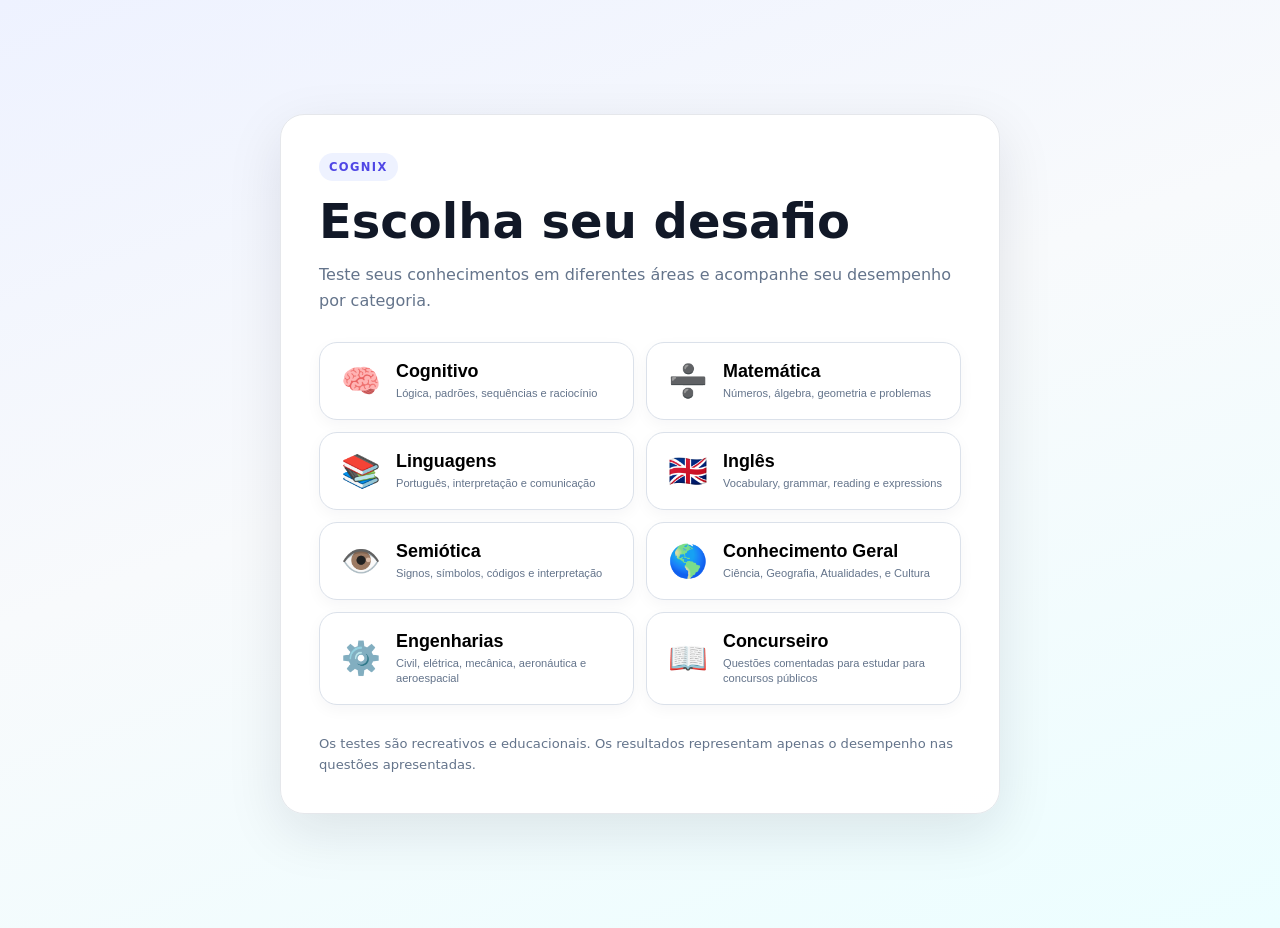
==== index.html @ 3b0f83ea "Novo Cognix Com respostas e etapa concurseiro" ====
<!DOCTYPE html>
<html lang="pt-BR">
<head>
  <!-- Google tag (gtag.js) -->
  <script async src="https://www.googletagmanager.com/gtag/js?id=G-5Q5ETQ1232"></script>
  <script>
    window.dataLayer = window.dataLayer || [];
    function gtag(){dataLayer.push(arguments);}
    gtag('js', new Date());
    gtag('config', 'G-5Q5ETQ1232');
  </script>
  <meta charset="UTF-8">
  <meta name="viewport" content="width=device-width, initial-scale=1.0, viewport-fit=cover">
  <meta name="theme-color" content="#111827">
  <title>CogniX | Testes e desafios</title>
  <link rel="stylesheet" href="style.css">
</head>
<body>
  <main class="app">
    <section id="home" class="card tela ativa">
      <span class="tag">COGNIX</span>
      <h1>Escolha seu desafio</h1>
      <p class="subtitulo">Teste seus conhecimentos em diferentes áreas e acompanhe seu desempenho por categoria.</p>
      <div id="tiposTeste" class="grade-testes">
        <button class="tipo-teste" data-teste="cognitivo"><span class="icone">🧠</span><strong>Cognitivo</strong><small>Lógica, padrões, sequências e raciocínio</small></button>
        <button class="tipo-teste" data-teste="matematica"><span class="icone">➗</span><strong>Matemática</strong><small>Números, álgebra, geometria e problemas</small></button>
        <button class="tipo-teste" data-teste="linguagens"><span class="icone">📚</span><strong>Linguagens</strong><small>Português, interpretação e comunicação</small></button>
        <button class="tipo-teste" data-teste="ingles"><span class="icone">🇬🇧</span><strong>Inglês</strong><small>Vocabulary, grammar, reading e expressions</small></button>
        <button class="tipo-teste" data-teste="semiotica"><span class="icone">👁️</span><strong>Semiótica</strong><small>Signos, símbolos, códigos e interpretação</small></button>
        <button class="tipo-teste" data-teste="conhecimento-geral"><span class="icone">🌎</span><strong>Conhecimento Geral</strong><small>Ciência, Geografia, Atualidades, e Cultura</small></button>
        <button class="tipo-teste tipo-grupo" data-grupo="engenharias"><span class="icone">⚙️</span><strong>Engenharias</strong><small>Civil, elétrica, mecânica, aeronáutica e aeroespacial</small></button>
        <button class="tipo-teste tipo-grupo" data-grupo="concurseiro"><span class="icone">📖</span><strong>Concurseiro</strong><small>Questões comentadas para estudar para concursos públicos</small></button>
      </div>
      <p class="aviso">Os testes são recreativos e educacionais. Os resultados representam apenas o desempenho nas questões apresentadas.</p>
    </section>

    <section id="engenharias" class="card tela">
      <div class="topo-teste"><button id="voltarEngenharias" class="link-btn" type="button">← Testes</button><span>Engenharias</span></div>
      <span class="tag">⚙️ ENGENHARIAS</span>
      <h2>Escolha sua engenharia</h2>
      <p class="subtitulo">Selecione uma especialidade e depois escolha o nível do desafio.</p>
      <div class="grade-testes">
        <button class="tipo-engenharia" data-teste="civil"><span class="icone">🏗️</span><strong>Engenharia Civil</strong><small>Estruturas, materiais, geotecnia, hidráulica e construção</small></button>
        <button class="tipo-engenharia" data-teste="eletrica"><span class="icone">⚡</span><strong>Engenharia Elétrica</strong><small>Circuitos, eletrônica, máquinas, potência e controle</small></button>
        <button class="tipo-engenharia" data-teste="mecanica"><span class="icone">⚙️</span><strong>Engenharia Mecânica</strong><small>Mecânica, termodinâmica, fluidos, materiais e máquinas</small></button>
        <button class="tipo-engenharia" data-teste="aeronautica"><span class="icone">✈️</span><strong>Engenharia Aeronáutica</strong><small>Aerodinâmica, estruturas, propulsão, estabilidade e sistemas</small></button>
        <button class="tipo-engenharia" data-teste="aeroespacial"><span class="icone">🚀</span><strong>Engenharia Aeroespacial</strong><small>Órbitas, foguetes, propulsão, satélites e ambiente espacial</small></button>
        <button class="tipo-engenharia" data-teste="aeroportuaria"><span class="icone">🛬</span><strong>Engenharia Aeroportuária</strong><small>Pavimentos, pistas, infraestrutura, operações e segurança</small></button>
      </div>
    </section>

    <section id="concurseiro" class="card tela">
      <div class="topo-teste"><button id="voltarConcurseiro" class="link-btn" type="button">← Testes</button><span>Concurseiro</span></div>
      <span class="tag">📖 CONCURSEIRO</span>
      <h2>Escolha uma disciplina</h2>
      <p class="subtitulo">Estude com 20 questões de múltipla escolha, ordem aleatória e explicações após cada resposta.</p>
      <div class="grade-testes">
        <button class="tipo-engenharia tipo-concurseiro" data-disciplina="direitocivil"><span class="icone">⚖️</span><strong>Direito Civil</strong><small>20 questões comentadas</small></button>
        <button class="tipo-engenharia tipo-concurseiro" data-disciplina="direitotrabalhista"><span class="icone">👷</span><strong>Direito Trabalhista</strong><small>20 questões comentadas</small></button>
        <button class="tipo-engenharia tipo-concurseiro" data-disciplina="direitoadministrativo"><span class="icone">🏛️</span><strong>Direito Administrativo</strong><small>20 questões comentadas</small></button>
        <button class="tipo-engenharia tipo-concurseiro" data-disciplina="direitoconstitucional"><span class="icone">📜</span><strong>Direito Constitucional</strong><small>20 questões comentadas</small></button>
        <button class="tipo-engenharia tipo-concurseiro" data-disciplina="tribunais"><span class="icone">🏢</span><strong>Tribunais</strong><small>20 questões comentadas</small></button>
        <button class="tipo-engenharia tipo-concurseiro" data-disciplina="portugues"><span class="icone">📚</span><strong>Português</strong><small>20 questões comentadas</small></button>
        <button class="tipo-engenharia tipo-concurseiro" data-disciplina="engenhariacivil"><span class="icone">🏗️</span><strong>Engenharia Civil</strong><small>20 questões comentadas</small></button>
        <button class="tipo-engenharia tipo-concurseiro" data-disciplina="logica"><span class="icone">🧩</span><strong>Raciocínio Lógico</strong><small>20 questões comentadas</small></button>
        <button class="tipo-engenharia tipo-concurseiro" data-disciplina="informatica"><span class="icone">💻</span><strong>Informática</strong><small>20 questões comentadas</small></button>
      </div>
      <p class="aviso">Questões autorais para estudo, não extraídas de provas oficiais. Em disciplinas jurídicas, confira eventuais atualizações legislativas.</p>
    </section>

    <section id="concursoQuestao" class="card tela">
      <div class="topo-teste"><button id="sairConcurso" class="link-btn" type="button">← Disciplinas</button><span id="concursoContador">Questão 1 de 20</span></div>
      <span class="tag">📖 ESTUDO COMENTADO</span>
      <h2 id="concursoTitulo"></h2>
      <div class="barra"><div id="concursoProgresso"></div></div>
      <span id="concursoCategoria" class="tag"></span>
      <h2 id="concursoPergunta"></h2>
      <div id="concursoAlternativas" class="alternativas"></div>
      <button id="concursoResponder" class="principal" type="button" disabled>Responder</button>
      <div id="concursoFeedback" class="concurso-feedback" hidden aria-live="polite">
        <strong id="concursoStatus"></strong>
        <p id="concursoCorreta"></p>
        <p id="concursoExplicacao"></p>
      </div>
      <button id="concursoProxima" class="principal" type="button" hidden>Próxima questão →</button>
    </section>

    <section id="concursoResultado" class="card tela">
      <span class="tag">📖 RESULTADO DO CONCURSEIRO</span>
      <h2>Seu desempenho</h2>
      <p id="concursoResultadoDisciplina" class="subtitulo"></p>
      <div class="pontuacao"><strong id="concursoPercentual">0%</strong><span id="concursoAcertos">0 de 20 acertos</span></div>
      <p id="concursoErros" class="mensagem"></p>
      <p class="aviso">Revise os comentários das questões e tente novamente: a ordem muda a cada tentativa.</p>
      <button id="concursoRefazer" class="principal secundario" type="button">Refazer disciplina</button>
      <button id="concursoOutras" class="principal" type="button">Escolher outra disciplina</button>
    </section>

    <section id="niveis" class="card tela">
      <div class="topo-teste"><button id="voltarHome" class="link-btn" type="button">← Testes</button><span id="tipoSelecionadoTopo"></span></div>
      <span id="tagTipo" class="tag">TESTE</span>
      <h2 id="tituloTipo">Escolha o nível</h2>
      <p id="descricaoTipo" class="subtitulo"></p>
      <div class="idades">
        <button class="idade" data-faixa="5-10"><strong>Iniciante</strong><span>Nível 1</span></button>
        <button class="idade" data-faixa="11-15"><strong>Médio</strong><span>Nível 2</span></button>
        <button class="idade" data-faixa="16-22"><strong>Avançado</strong><span>Nível 3</span></button>
        <button class="idade" data-faixa="23+"><strong>Expert</strong><span>Nível 4</span></button>
      </div>
      <p class="aviso">A dificuldade aumenta progressivamente entre os níveis. Você pode fazer qualquer nível.</p>
    </section>

    <section id="teste" class="card tela">
      <div class="topo-teste"><button id="voltar" class="link-btn" type="button">← Sair</button><span id="contador">Questão 1</span></div>
      <div class="contexto-teste"><span id="nomeTesteAtual"></span><span id="nomeNivelAtual"></span></div>
      <div class="barra"><div id="progresso"></div></div>
      <span id="categoria" class="tag"></span>
      <h2 id="pergunta"></h2>
      <div id="alternativas" class="alternativas"></div>
      <button id="proxima" class="principal" type="button" disabled>Próxima</button>
    </section>

    <section id="resultado" class="card tela">
      <span class="tag">RESULTADO</span>
      <h2>Seu desempenho</h2>
      <div id="testeResultado" class="teste-resultado"></div>
      <div id="nivelResultado" class="nivel-resultado"></div>
      <div class="pontuacao"><strong id="percentual">0%</strong><span id="acertos">0 acertos</span></div>
      <div id="mensagem" class="mensagem"></div>
      <div id="destaqueResultado" class="destaque-resultado"><span class="tag">⭐ SEU DESTAQUE</span><h3 id="destaqueTitulo"></h3><p id="destaqueTexto"></p></div>
      <h3>Desempenho por categoria</h3>
      <div id="categoriasResultado" class="resultado-categorias"></div>
      <button id="verRespostas" class="principal secundario" type="button">📖 Respostas e explicações</button>
      <button id="refazer" class="principal secundario" type="button">Refazer este nível</button>
      <button id="reiniciar" class="principal" type="button">Escolher outro teste</button>
      <p class="aviso">A pontuação representa apenas o desempenho neste conjunto de questões. No teste cognitivo, ela não corresponde a um valor clínico de QI.</p>
    </section>
    <section id="revisao" class="card tela">
      <div class="topo-teste"><button id="voltarResultado" class="link-btn" type="button">← Resultado</button><span>Revisão do teste</span></div>
      <span class="tag">📖 RESPOSTAS COMENTADAS</span>
      <h2>Confira suas respostas</h2>
      <p class="subtitulo">Veja o que você marcou, a resposta correta e uma explicação rápida de cada questão.</p>
      <div id="listaRespostas" class="lista-respostas"></div>
      <button id="voltarResultadoFim" class="principal" type="button">Voltar ao resultado</button>
    </section>
  </main>
  <script src="perguntas/cognitivo.js"></script>
  <script src="perguntas/matematica.js"></script>
  <script src="perguntas/linguagens.js"></script>
  <script src="perguntas/ingles.js"></script>
  <script src="perguntas/semiotica.js"></script>
  <script src="perguntas/conhecimento-geral.js"></script>
  <script src="perguntas/engenharias/civil.js"></script>
  <script src="perguntas/engenharias/eletrica.js"></script>
  <script src="perguntas/engenharias/mecanica.js"></script>
  <script src="perguntas/engenharias/aeronautica.js"></script>
  <script src="perguntas/engenharias/aeroespacial.js"></script>
  <script src="perguntas/engenharias/aeroportuaria.js"></script>
  <script src="perguntas/concurseiro/direitocivil.js"></script>
  <script src="perguntas/concurseiro/direitotrabalhista.js"></script>
  <script src="perguntas/concurseiro/direitoadministrativo.js"></script>
  <script src="perguntas/concurseiro/direitoconstitucional.js"></script>
  <script src="perguntas/concurseiro/tribunais.js"></script>
  <script src="perguntas/concurseiro/portugues.js"></script>
  <script src="perguntas/concurseiro/engenhariacivil.js"></script>
  <script src="perguntas/concurseiro/logica.js"></script>
  <script src="perguntas/concurseiro/informatica.js"></script>
  <script src="script.js"></script>
  <script src="concurseiro.js"></script>
</body>
</html>
---- style.css ----
*{box-sizing:border-box}:root{font-family:Inter,system-ui,-apple-system,BlinkMacSystemFont,"Segoe UI",sans-serif;color:#111827;background:#f3f4f6}body{margin:0;min-height:100vh;background:linear-gradient(160deg,#eef2ff,#f8fafc 45%,#ecfeff);padding:18px}.app{width:min(100%,720px);margin:0 auto;min-height:calc(100vh - 36px);display:flex;align-items:center}.card{width:100%;background:rgba(255,255,255,.97);border:1px solid #e5e7eb;border-radius:24px;padding:28px 22px;box-shadow:0 18px 55px rgba(15,23,42,.10)}.tela{display:none}.tela.ativa{display:block}.tag{display:inline-block;font-size:.72rem;font-weight:800;letter-spacing:.12em;color:#4f46e5;background:#eef2ff;padding:7px 10px;border-radius:999px}h1{font-size:clamp(2rem,8vw,3rem);line-height:1.02;margin:16px 0 12px}h2{font-size:clamp(1.45rem,6vw,2rem);line-height:1.25;margin:18px 0 20px}h3{margin-top:28px}.subtitulo,.aviso{color:#64748b;line-height:1.6}.grade-testes{display:grid;grid-template-columns:1fr;gap:12px;margin:28px 0}.tipo-teste{border:1px solid #dbe1ea;background:#fff;border-radius:18px;padding:18px;text-align:left;cursor:pointer;display:grid;grid-template-columns:46px 1fr;column-gap:12px;align-items:center;box-shadow:0 5px 15px rgba(15,23,42,.04);transition:.18s}.tipo-teste:hover{transform:translateY(-2px);box-shadow:0 10px 24px rgba(15,23,42,.08)}.tipo-teste:active{transform:scale(.99)}.tipo-teste .icone{grid-row:1/3;font-size:2rem;text-align:center}.tipo-teste strong{font-size:1.12rem}.tipo-teste small{color:#64748b;line-height:1.35;margin-top:4px}.idades{display:grid;grid-template-columns:1fr 1fr;gap:12px;margin:28px 0}.idade{border:1px solid #dbe1ea;background:#fff;border-radius:18px;padding:22px 10px;cursor:pointer;box-shadow:0 5px 15px rgba(15,23,42,.04)}.idade:active{transform:scale(.98)}.idade strong{display:block;font-size:1.25rem;color:#111827}.idade span{color:#64748b}.aviso{font-size:.82rem;margin:22px 0 0}.topo-teste{display:flex;align-items:center;justify-content:space-between;color:#64748b;font-size:.9rem;gap:12px}.link-btn{border:0;background:transparent;color:#4f46e5;font-weight:700;padding:8px 0;cursor:pointer}.contexto-teste{display:flex;justify-content:space-between;gap:10px;color:#64748b;font-size:.82rem;margin-top:8px}.barra{height:8px;background:#e5e7eb;border-radius:99px;overflow:hidden;margin:15px 0 25px}.barra div{height:100%;width:0;background:#4f46e5;transition:width .25s}.alternativas{display:grid;gap:11px}.alternativa{width:100%;text-align:left;padding:16px;border:1.5px solid #dbe1ea;border-radius:15px;background:#fff;color:#111827;font-size:1rem;cursor:pointer}.alternativa.selecionada{border-color:#4f46e5;background:#eef2ff;font-weight:700}.principal{width:100%;border:0;border-radius:15px;background:#111827;color:#fff;padding:16px;margin-top:14px;font-size:1rem;font-weight:800;cursor:pointer}.principal:disabled{opacity:.35;cursor:not-allowed}.principal.secundario{background:#eef2ff;color:#3730a3;border:1px solid #c7d2fe}.teste-resultado,.nivel-resultado{text-align:center;color:#64748b;font-weight:700;line-height:1.5}.pontuacao{text-align:center;background:#f8fafc;border-radius:20px;padding:25px;margin:22px 0}.pontuacao strong{display:block;font-size:3.5rem}.pontuacao span{color:#64748b}.mensagem{text-align:center;font-weight:700;line-height:1.5}.destaque-resultado{margin-top:24px;padding:20px;border:1px solid #e0e7ff;background:#f8faff;border-radius:18px}.destaque-resultado h3{margin:14px 0 8px}.destaque-resultado p{margin:0;color:#475569;line-height:1.55}.resultado-categorias{display:grid;gap:12px}.linha-cat{display:grid;grid-template-columns:1fr auto;gap:8px;align-items:center}.linha-cat span:last-child{font-weight:800}.mini-barra{grid-column:1/-1;height:7px;border-radius:99px;background:#e5e7eb;overflow:hidden}.mini-barra div{height:100%;background:#4f46e5}@media(min-width:600px){body{padding:32px}.card{padding:38px}.grade-testes{grid-template-columns:1fr 1fr}.idades{grid-template-columns:repeat(4,1fr)}.idade{padding:24px 8px}}

/* Cards das especialidades de Engenharia */
.tipo-engenharia{border:1px solid #dbe1ea;background:#fff;border-radius:18px;padding:18px;text-align:left;cursor:pointer;display:grid;grid-template-columns:46px 1fr;column-gap:12px;align-items:center;box-shadow:0 5px 15px rgba(15,23,42,.04);transition:.18s}
.tipo-engenharia:hover{transform:translateY(-2px);box-shadow:0 10px 24px rgba(15,23,42,.08)}
.tipo-engenharia:active{transform:scale(.99)}
.tipo-engenharia .icone{grid-row:1/3;font-size:2rem;text-align:center}
.tipo-engenharia strong{font-size:1.12rem}
.tipo-engenharia small{color:#64748b;line-height:1.35;margin-top:4px}


/* Área independente de estudo para concursos */
.concurso-feedback{margin-top:18px;padding:18px;border-radius:16px;border:1px solid #cbd5e1;background:#f8fafc;line-height:1.65}
.concurso-feedback[hidden],#concursoProxima[hidden],#concursoResponder[hidden]{display:none}
.concurso-feedback.correto{background:#f0fdf4;border-color:#86efac;color:#166534}
.concurso-feedback.incorreto{background:#fff7ed;border-color:#fdba74;color:#9a3412}
.concurso-feedback p{margin:10px 0 0}
.alternativa.concurso-correta{border-color:#16a34a;background:#dcfce7;font-weight:700}
.alternativa.concurso-incorreta{border-color:#ea580c;background:#ffedd5}
.alternativa:disabled{cursor:default;opacity:1}

/* Revisão ao final dos testes tradicionais */
.lista-respostas{display:grid;gap:15px;margin:24px 0}
.item-revisao{padding:18px;border:1px solid #dbe1ea;border-radius:16px;background:#fff;line-height:1.55}
.item-revisao p{margin:10px 0 0;color:#475569}
.item-revisao .enunciado-revisao{font-weight:750;color:#111827}
.cabecalho-revisao{display:flex;align-items:center;justify-content:space-between;gap:10px}
.estado-revisao{font-size:.8rem;font-weight:800;border-radius:999px;padding:5px 9px}
.estado-revisao.acertou{background:#dcfce7;color:#166534}
.estado-revisao.errou{background:#ffedd5;color:#9a3412}
.item-revisao .resposta-certa-revisao{color:#166534;font-weight:750}
.item-revisao .explicacao-revisao{padding:12px;border-radius:10px;background:#f8fafc;color:#334155}
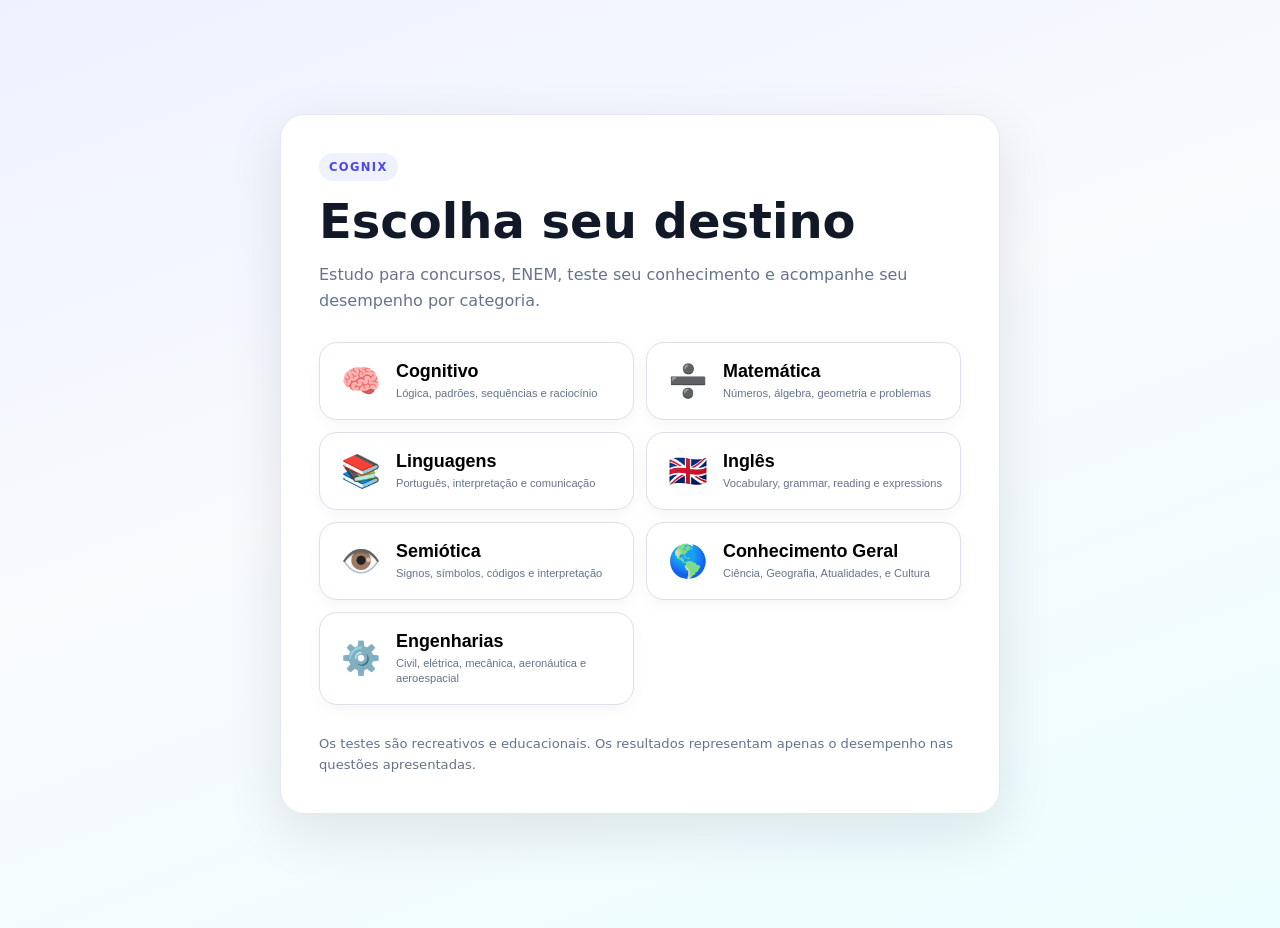
==== commit 7e95cd95: "Update index.html Código do AdSense adicionado" ====
--- a/index.html
+++ b/index.html
@@ -9,6 +9,10 @@
     gtag('js', new Date());
     gtag('config', 'G-5Q5ETQ1232');
   </script>
+
+  <!-- Google AdSense -->
+  <script async src="https://pagead2.googlesyndication.com/pagead/js/adsbygoogle.js?client=ca-pub-7149884506207964" crossorigin="anonymous"></script>
+
   <meta charset="UTF-8">
   <meta name="viewport" content="width=device-width, initial-scale=1.0, viewport-fit=cover">
   <meta name="theme-color" content="#111827">
@@ -19,8 +23,8 @@
   <main class="app">
     <section id="home" class="card tela ativa">
       <span class="tag">COGNIX</span>
-      <h1>Escolha seu desafio</h1>
-      <p class="subtitulo">Teste seus conhecimentos em diferentes áreas e acompanhe seu desempenho por categoria.</p>
+      <h1>Escolha seu destino</h1>
+      <p class="subtitulo">Estudo para concursos, ENEM, teste seu conhecimento e acompanhe seu desempenho por categoria.</p>
       <div id="tiposTeste" class="grade-testes">
         <button class="tipo-teste" data-teste="cognitivo"><span class="icone">🧠</span><strong>Cognitivo</strong><small>Lógica, padrões, sequências e raciocínio</small></button>
         <button class="tipo-teste" data-teste="matematica"><span class="icone">➗</span><strong>Matemática</strong><small>Números, álgebra, geometria e problemas</small></button>
@@ -29,10 +33,12 @@
         <button class="tipo-teste" data-teste="semiotica"><span class="icone">👁️</span><strong>Semiótica</strong><small>Signos, símbolos, códigos e interpretação</small></button>
         <button class="tipo-teste" data-teste="conhecimento-geral"><span class="icone">🌎</span><strong>Conhecimento Geral</strong><small>Ciência, Geografia, Atualidades, e Cultura</small></button>
         <button class="tipo-teste tipo-grupo" data-grupo="engenharias"><span class="icone">⚙️</span><strong>Engenharias</strong><small>Civil, elétrica, mecânica, aeronáutica e aeroespacial</small></button>
-        <button class="tipo-teste tipo-grupo" data-grupo="concurseiro"><span class="icone">📖</span><strong>Concurseiro</strong><small>Questões comentadas para estudar para concursos públicos</small></button>
       </div>
       <p class="aviso">Os testes são recreativos e educacionais. Os resultados representam apenas o desempenho nas questões apresentadas.</p>
     </section>
+  </main>
+</body>
+</html>
 
     <section id="engenharias" class="card tela">
       <div class="topo-teste"><button id="voltarEngenharias" class="link-btn" type="button">← Testes</button><span>Engenharias</span></div>
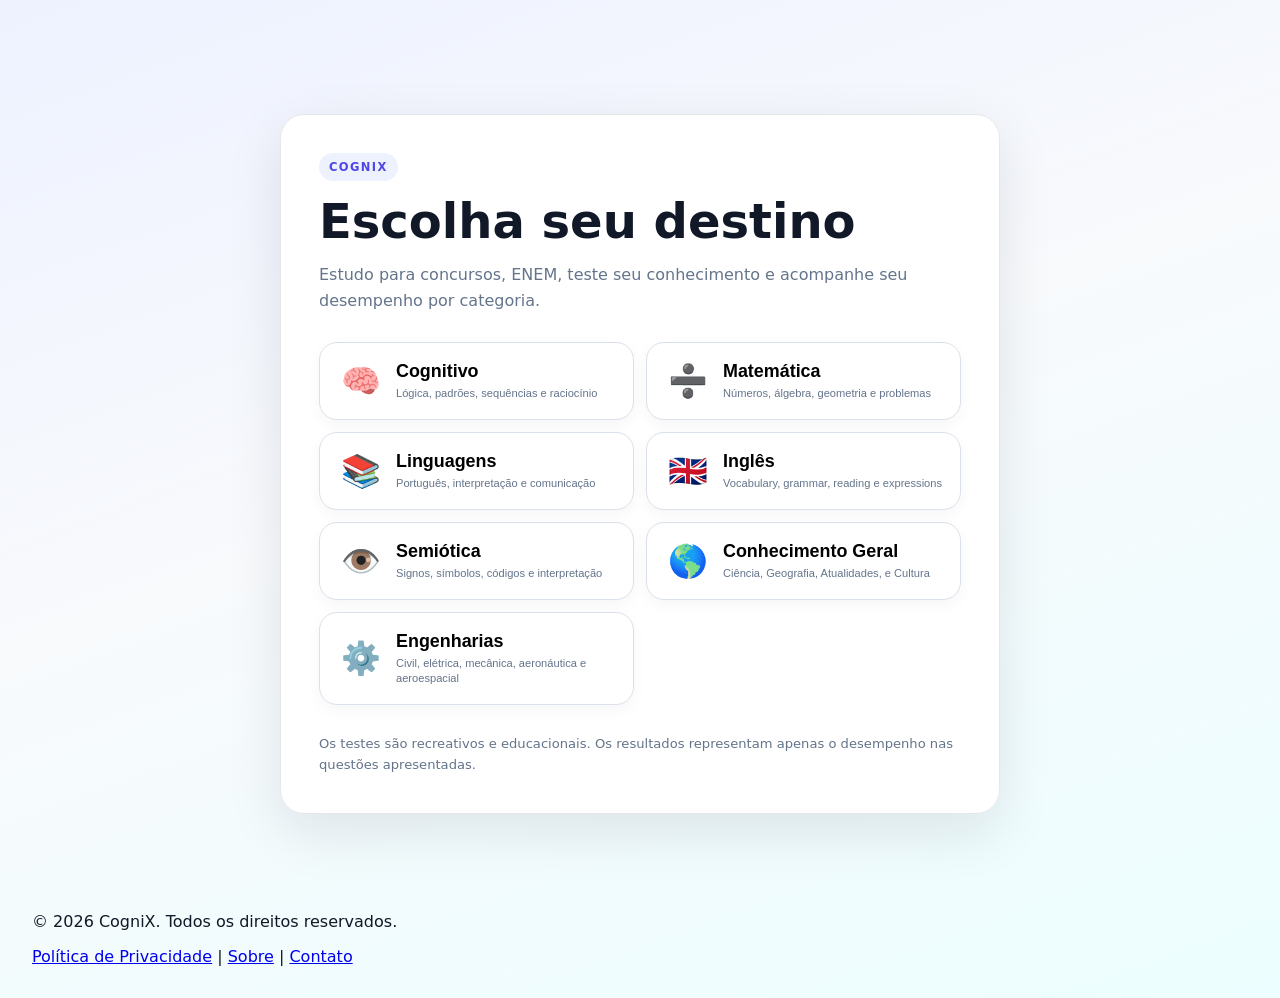
==== commit 66fd8ed3: "Update index.html" ====
--- a/index.html
+++ b/index.html
@@ -36,9 +36,6 @@
       </div>
       <p class="aviso">Os testes são recreativos e educacionais. Os resultados representam apenas o desempenho nas questões apresentadas.</p>
     </section>
-  </main>
-</body>
-</html>
 
     <section id="engenharias" class="card tela">
       <div class="topo-teste"><button id="voltarEngenharias" class="link-btn" type="button">← Testes</button><span>Engenharias</span></div>
@@ -150,6 +147,16 @@
       <button id="voltarResultadoFim" class="principal" type="button">Voltar ao resultado</button>
     </section>
   </main>
+
+  <footer class="rodape">
+    <p>&copy; 2026 CogniX. Todos os direitos reservados.</p>
+    <nav class="links-rodape" aria-label="Informações institucionais">
+      <a href="privacidade.html">Política de Privacidade</a> |
+      <a href="sobre.html">Sobre</a> |
+      <a href="contato.html">Contato</a>
+    </nav>
+  </footer>
+
   <script src="perguntas/cognitivo.js"></script>
   <script src="perguntas/matematica.js"></script>
   <script src="perguntas/linguagens.js"></script>
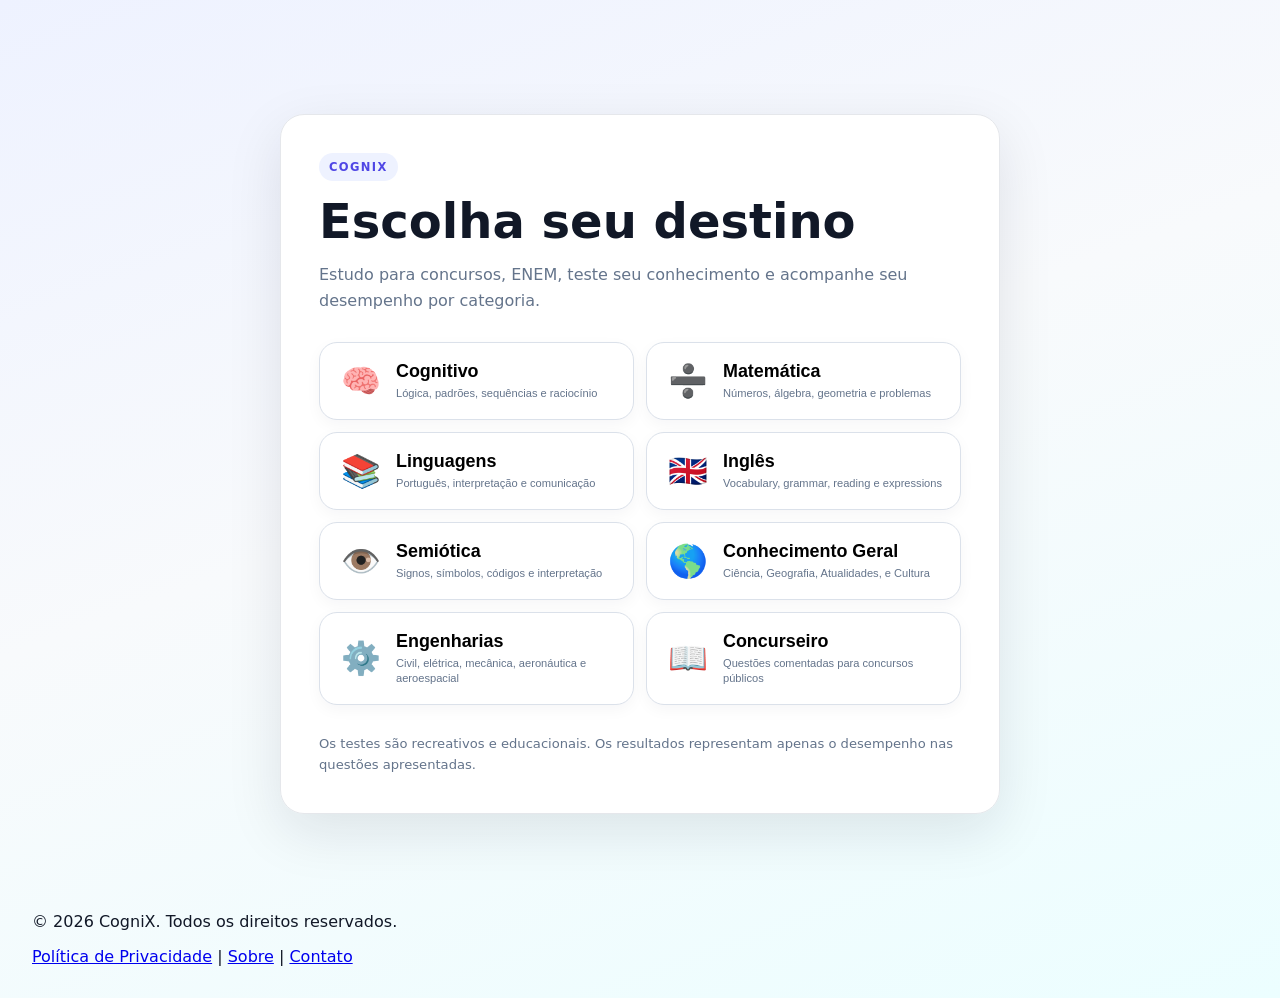
==== commit f47237ec: "Update index.html" ====
--- a/index.html
+++ b/index.html
@@ -33,6 +33,7 @@
         <button class="tipo-teste" data-teste="semiotica"><span class="icone">👁️</span><strong>Semiótica</strong><small>Signos, símbolos, códigos e interpretação</small></button>
         <button class="tipo-teste" data-teste="conhecimento-geral"><span class="icone">🌎</span><strong>Conhecimento Geral</strong><small>Ciência, Geografia, Atualidades, e Cultura</small></button>
         <button class="tipo-teste tipo-grupo" data-grupo="engenharias"><span class="icone">⚙️</span><strong>Engenharias</strong><small>Civil, elétrica, mecânica, aeronáutica e aeroespacial</small></button>
+        <button class="tipo-teste tipo-grupo" data-grupo="concurseiro"><span class="icone">📖</span><strong>Concurseiro</strong><small>Questões comentadas para concursos públicos</small></button>
       </div>
       <p class="aviso">Os testes são recreativos e educacionais. Os resultados representam apenas o desempenho nas questões apresentadas.</p>
     </section>
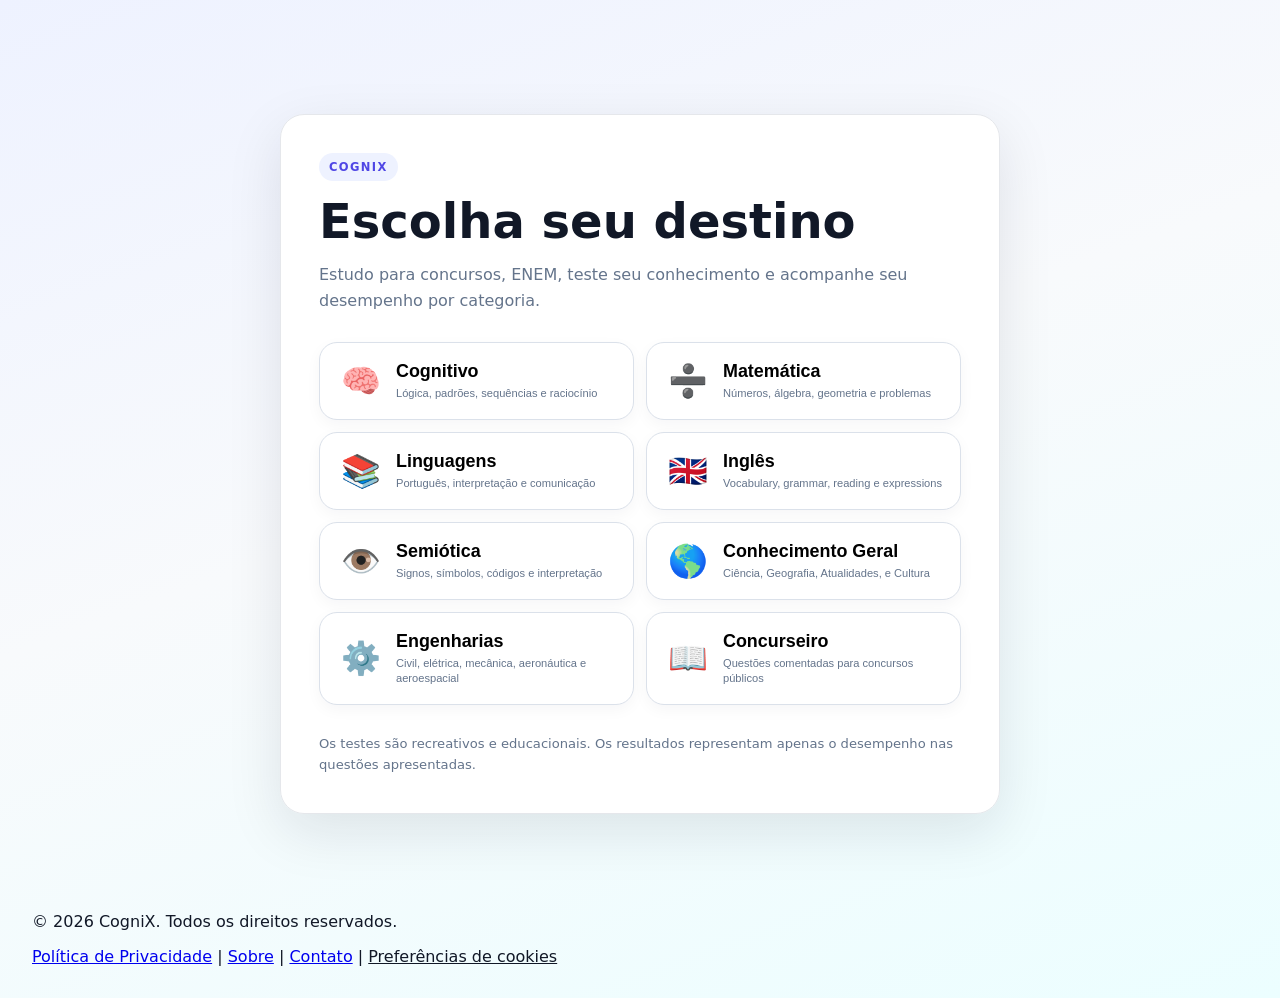
==== commit 002771ec: "Add files via upload" ====
--- a/index.html
+++ b/index.html
@@ -1,16 +1,33 @@
 <!DOCTYPE html>
 <html lang="pt-BR">
 <head>
-  <!-- Google tag (gtag.js) -->
-  <script async src="https://www.googletagmanager.com/gtag/js?id=G-5Q5ETQ1232"></script>
+  <!-- Consent Mode v2: padrão negado antes das tags Google -->
   <script>
     window.dataLayer = window.dataLayer || [];
     function gtag(){dataLayer.push(arguments);}
+    gtag('consent', 'default', {
+      analytics_storage: 'denied',
+      ad_storage: 'denied',
+      ad_user_data: 'denied',
+      ad_personalization: 'denied',
+      functionality_storage: 'denied',
+      personalization_storage: 'denied',
+      security_storage: 'granted',
+      wait_for_update: 500
+    });
+    gtag('set', 'ads_data_redaction', true);
+    gtag('set', 'url_passthrough', false);
+  </script>
+  <!-- Preferências previamente salvas: aplicadas antes das tags -->
+  <script src="cookies.js"></script>
+  <!-- Google Analytics -->
+  <script async src="https://www.googletagmanager.com/gtag/js?id=G-5Q5ETQ1232"></script>
+  <script>
     gtag('js', new Date());
     gtag('config', 'G-5Q5ETQ1232');
   </script>
 
-  <!-- Google AdSense -->
+  <!-- Google AdSense (também necessário para a CMP europeia do Google) -->
   <script async src="https://pagead2.googlesyndication.com/pagead/js/adsbygoogle.js?client=ca-pub-7149884506207964" crossorigin="anonymous"></script>
 
   <meta charset="UTF-8">
@@ -18,6 +35,7 @@
   <meta name="theme-color" content="#111827">
   <title>CogniX | Testes e desafios</title>
   <link rel="stylesheet" href="style.css">
+  <link rel="stylesheet" href="cookies.css">
 </head>
 <body>
   <main class="app">
@@ -154,9 +172,35 @@
     <nav class="links-rodape" aria-label="Informações institucionais">
       <a href="privacidade.html">Política de Privacidade</a> |
       <a href="sobre.html">Sobre</a> |
-      <a href="contato.html">Contato</a>
+      <a href="contato.html">Contato</a> |
+      <button id="abrirPreferenciasCookies" class="cookies-link" type="button">Preferências de cookies</button>
     </nav>
   </footer>
+
+  <!-- Banner independente dos testes; preferência armazenada apenas no navegador -->
+  <section id="cookiesBanner" class="cookies-banner" role="dialog" aria-modal="false" aria-labelledby="cookiesTitulo" hidden>
+    <div class="cookies-conteudo">
+      <h2 id="cookiesTitulo">Sua privacidade no CogniX</h2>
+      <p>Usamos tecnologias do Google para medir visitas e, quando permitido, exibir publicidade. Você pode aceitar, recusar ou escolher as finalidades opcionais. Suas respostas aos testes não são armazenadas. <a href="privacidade.html">Política de Privacidade</a>.</p>
+      <div class="cookies-acoes">
+        <button id="cookiesRecusar" type="button">Recusar opcionais</button>
+        <button id="cookiesPersonalizar" type="button">Personalizar</button>
+        <button id="cookiesAceitar" type="button">Aceitar todos</button>
+      </div>
+    </div>
+  </section>
+  <section id="cookiesPainel" class="cookies-painel" role="dialog" aria-modal="true" aria-labelledby="cookiesPainelTitulo" hidden>
+    <div class="cookies-janela">
+      <h2 id="cookiesPainelTitulo">Preferências de privacidade</h2>
+      <p>Os cookies essenciais à escolha de privacidade ficam ativos. As opções abaixo são facultativas.</p>
+      <label><input id="cookiesAnalytics" type="checkbox"> <span><strong>Medição de audiência</strong><small>Google Analytics para estatísticas de navegação.</small></span></label>
+      <label><input id="cookiesAds" type="checkbox"> <span><strong>Publicidade</strong><small>Armazenamento e utilização de dados para anúncios do Google.</small></span></label>
+      <div class="cookies-acoes">
+        <button id="cookiesCancelar" type="button">Cancelar</button>
+        <button id="cookiesSalvar" type="button">Salvar escolhas</button>
+      </div>
+    </div>
+  </section>
 
   <script src="perguntas/cognitivo.js"></script>
   <script src="perguntas/matematica.js"></script>
--- a/cookies.css
+++ b/cookies.css
@@ -0,0 +1,20 @@
+/* Componentes isolados para não alterar o visual dos testes */
+.cookies-banner[hidden], .cookies-painel[hidden] { display: none !important; }
+.cookies-banner, .cookies-painel { box-sizing: border-box; font-family: Arial, sans-serif; color: #182338; }
+.cookies-banner *, .cookies-painel * { box-sizing: border-box; }
+.cookies-banner { position: fixed; bottom: 0; left: 0; right: 0; z-index: 99990; background: #fff; border-top: 1px solid #d5dce7; box-shadow: 0 -5px 25px #0002; padding: 16px; }
+.cookies-conteudo { max-width: 980px; margin: auto; }
+.cookies-banner h2, .cookies-painel h2 { font-size: 19px; margin: 0 0 8px; color: #152238; }
+.cookies-banner p, .cookies-painel p { font-size: 14px; line-height: 1.5; margin: 0 0 12px; }
+.cookies-banner a { color: #175cc4; }
+.cookies-acoes { display: flex; flex-wrap: wrap; justify-content: flex-end; gap: 10px; }
+.cookies-acoes button { cursor: pointer; background: #fff; color: #164b9d; border: 1px solid #9db7dc; border-radius: 7px; padding: 10px 16px; font-size: 14px; font-weight: 600; }
+.cookies-acoes button:last-child { background: #165fc4; color: #fff; border-color: #165fc4; }
+.cookies-painel { position: fixed; inset: 0; z-index: 99991; background: #0009; display: flex; align-items: center; justify-content: center; padding: 15px; }
+.cookies-janela { background: #fff; border-radius: 12px; padding: 22px; max-width: 540px; width: 100%; max-height: 90vh; overflow-y: auto; }
+.cookies-janela label { display: flex; align-items: flex-start; gap: 10px; padding: 12px 0; border-top: 1px solid #e5e9ef; font-size: 15px; }
+.cookies-janela input { width: 18px; height: 18px; flex: none; }
+.cookies-janela label span { display: grid; gap: 5px; }
+.cookies-janela small { color: #5d6573; line-height: 1.4; }
+.cookies-link { background: none; border: 0; color: inherit; text-decoration: underline; cursor: pointer; font: inherit; padding: 0; }
+@media (max-width: 600px) { .cookies-acoes { justify-content: stretch; } .cookies-acoes button { flex: 1 1 100%; } }
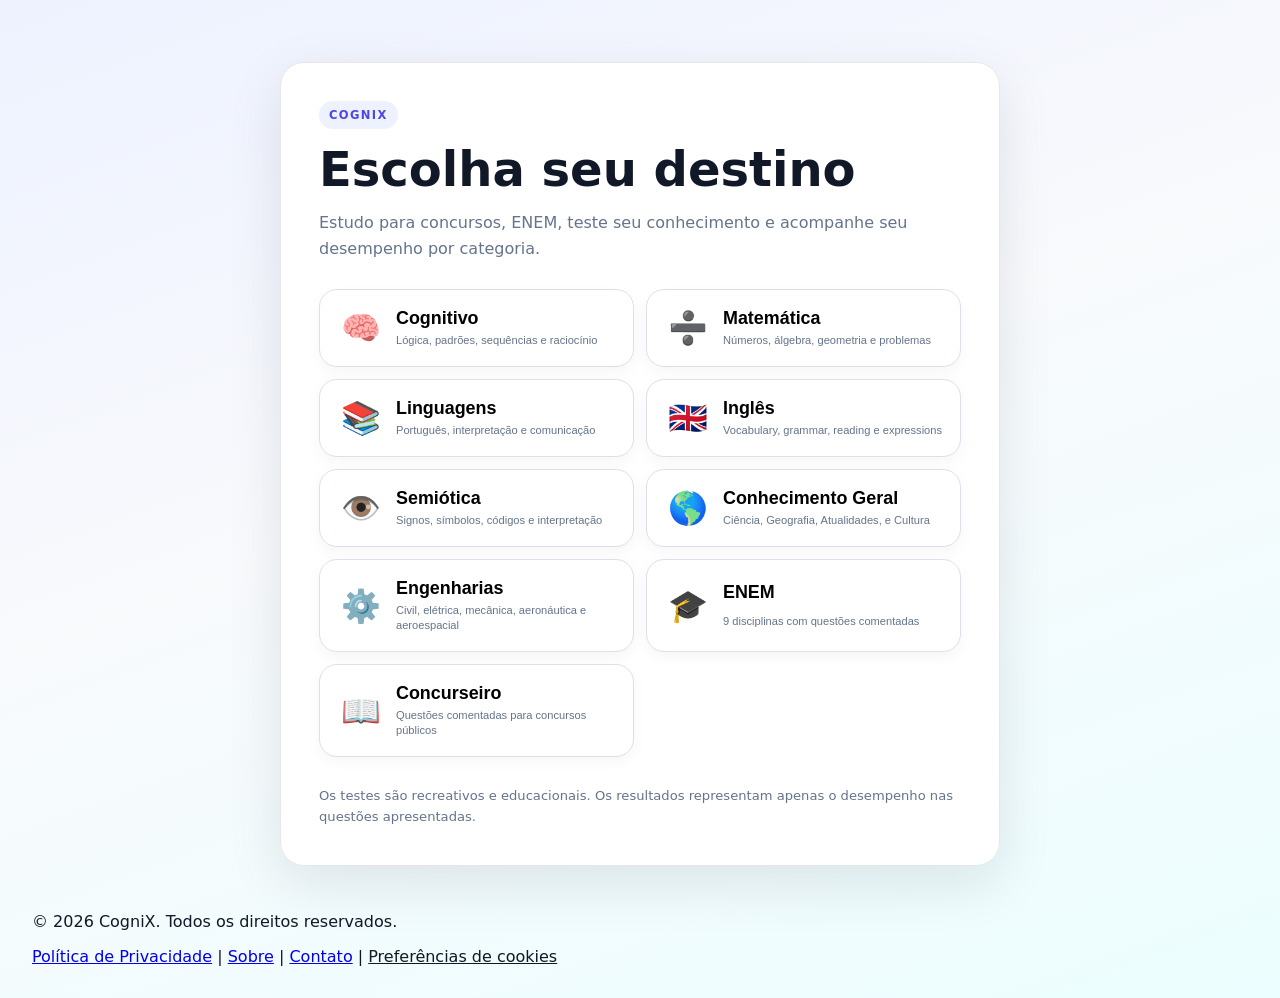
==== commit e446f729: "Add files via upload" ====
--- a/index.html
+++ b/index.html
@@ -51,6 +51,7 @@
         <button class="tipo-teste" data-teste="semiotica"><span class="icone">👁️</span><strong>Semiótica</strong><small>Signos, símbolos, códigos e interpretação</small></button>
         <button class="tipo-teste" data-teste="conhecimento-geral"><span class="icone">🌎</span><strong>Conhecimento Geral</strong><small>Ciência, Geografia, Atualidades, e Cultura</small></button>
         <button class="tipo-teste tipo-grupo" data-grupo="engenharias"><span class="icone">⚙️</span><strong>Engenharias</strong><small>Civil, elétrica, mecânica, aeronáutica e aeroespacial</small></button>
+        <button class="tipo-teste tipo-grupo" data-grupo="enem"><span class="icone">🎓</span><strong>ENEM</strong><small>9 disciplinas com questões comentadas</small></button>
         <button class="tipo-teste tipo-grupo" data-grupo="concurseiro"><span class="icone">📖</span><strong>Concurseiro</strong><small>Questões comentadas para concursos públicos</small></button>
       </div>
       <p class="aviso">Os testes são recreativos e educacionais. Os resultados representam apenas o desempenho nas questões apresentadas.</p>
@@ -69,6 +70,53 @@
         <button class="tipo-engenharia" data-teste="aeroespacial"><span class="icone">🚀</span><strong>Engenharia Aeroespacial</strong><small>Órbitas, foguetes, propulsão, satélites e ambiente espacial</small></button>
         <button class="tipo-engenharia" data-teste="aeroportuaria"><span class="icone">🛬</span><strong>Engenharia Aeroportuária</strong><small>Pavimentos, pistas, infraestrutura, operações e segurança</small></button>
       </div>
+    </section>
+
+    <section id="enem" class="card tela">
+      <div class="topo-teste"><button id="voltarEnem" class="link-btn" type="button">← Testes</button><span>ENEM</span></div>
+      <span class="tag">🎓 ENEM</span>
+      <h2>Escolha uma disciplina</h2>
+      <p class="subtitulo">20 questões aleatórias por disciplina, cinco alternativas e explicação após cada resposta. Matemática mistura conteúdos de cinco áreas.</p>
+      <div class="grade-testes">
+        <button class="tipo-engenharia tipo-enem" data-disciplina="portugues"><span class="icone">📚</span><strong>Português</strong><small>20 questões comentadas</small></button>
+        <button class="tipo-engenharia tipo-enem" data-disciplina="ingles"><span class="icone">🇬🇧</span><strong>Inglês</strong><small>20 questões comentadas</small></button>
+        <button class="tipo-engenharia tipo-enem" data-disciplina="matematica"><span class="icone">➗</span><strong>Matemática</strong><small>20 questões comentadas</small></button>
+        <button class="tipo-engenharia tipo-enem" data-disciplina="quimica"><span class="icone">⚗️</span><strong>Química</strong><small>20 questões comentadas</small></button>
+        <button class="tipo-engenharia tipo-enem" data-disciplina="fisica"><span class="icone">⚡</span><strong>Física</strong><small>20 questões comentadas</small></button>
+        <button class="tipo-engenharia tipo-enem" data-disciplina="biologia"><span class="icone">🧬</span><strong>Biologia</strong><small>20 questões comentadas</small></button>
+        <button class="tipo-engenharia tipo-enem" data-disciplina="historia"><span class="icone">🏛️</span><strong>História</strong><small>20 questões comentadas</small></button>
+        <button class="tipo-engenharia tipo-enem" data-disciplina="geografia"><span class="icone">🌎</span><strong>Geografia</strong><small>20 questões comentadas</small></button>
+        <button class="tipo-engenharia tipo-enem" data-disciplina="literatura"><span class="icone">📖</span><strong>Literatura</strong><small>20 questões comentadas</small></button>
+      </div>
+      <p class="aviso">Questões autorais de preparação, não extraídas de provas oficiais do ENEM. A classificação de dificuldade é indicativa.</p>
+    </section>
+
+    <section id="enemQuestao" class="card tela">
+      <div class="topo-teste"><button id="sairEnem" class="link-btn" type="button">← Disciplinas</button><span id="enemContador">Questão 1 de 20</span></div>
+      <span class="tag">🎓 ENEM • ESTUDO COMENTADO</span>
+      <h2 id="enemTitulo"></h2>
+      <div class="barra"><div id="enemProgresso"></div></div>
+      <div class="enem-metadados"><span id="enemCategoria" class="tag"></span><span id="enemDificuldade" class="tag" aria-label="Dificuldade"></span></div>
+      <h2 id="enemPergunta"></h2>
+      <div id="enemAlternativas" class="alternativas"></div>
+      <button id="enemResponder" class="principal" type="button" disabled>Responder</button>
+      <div id="enemFeedback" class="concurso-feedback" hidden aria-live="polite">
+        <strong id="enemStatus"></strong>
+        <p id="enemCorreta"></p>
+        <p id="enemExplicacao"></p>
+      </div>
+      <button id="enemProxima" class="principal" type="button" hidden>Próxima questão →</button>
+    </section>
+
+    <section id="enemResultado" class="card tela">
+      <span class="tag">🎓 RESULTADO DO ENEM</span>
+      <h2>Seu desempenho</h2>
+      <p id="enemResultadoDisciplina" class="subtitulo"></p>
+      <div class="pontuacao"><strong id="enemPercentual">0%</strong><span id="enemAcertos">0 de 20 acertos</span></div>
+      <p id="enemErros" class="mensagem"></p>
+      <p class="aviso">Revise as explicações e tente novamente. A ordem das questões muda a cada tentativa.</p>
+      <button id="enemRefazer" class="principal secundario" type="button">Refazer disciplina</button>
+      <button id="enemOutras" class="principal" type="button">Escolher outra disciplina</button>
     </section>
 
     <section id="concurseiro" class="card tela">
@@ -223,7 +271,17 @@
   <script src="perguntas/concurseiro/engenhariacivil.js"></script>
   <script src="perguntas/concurseiro/logica.js"></script>
   <script src="perguntas/concurseiro/informatica.js"></script>
+  <script src="perguntas/enem/portugues.js"></script>
+  <script src="perguntas/enem/ingles.js"></script>
+  <script src="perguntas/enem/matematica.js"></script>
+  <script src="perguntas/enem/quimica.js"></script>
+  <script src="perguntas/enem/fisica.js"></script>
+  <script src="perguntas/enem/biologia.js"></script>
+  <script src="perguntas/enem/historia.js"></script>
+  <script src="perguntas/enem/geografia.js"></script>
+  <script src="perguntas/enem/literatura.js"></script>
   <script src="script.js"></script>
   <script src="concurseiro.js"></script>
+  <script src="enem.js"></script>
 </body>
 </html>
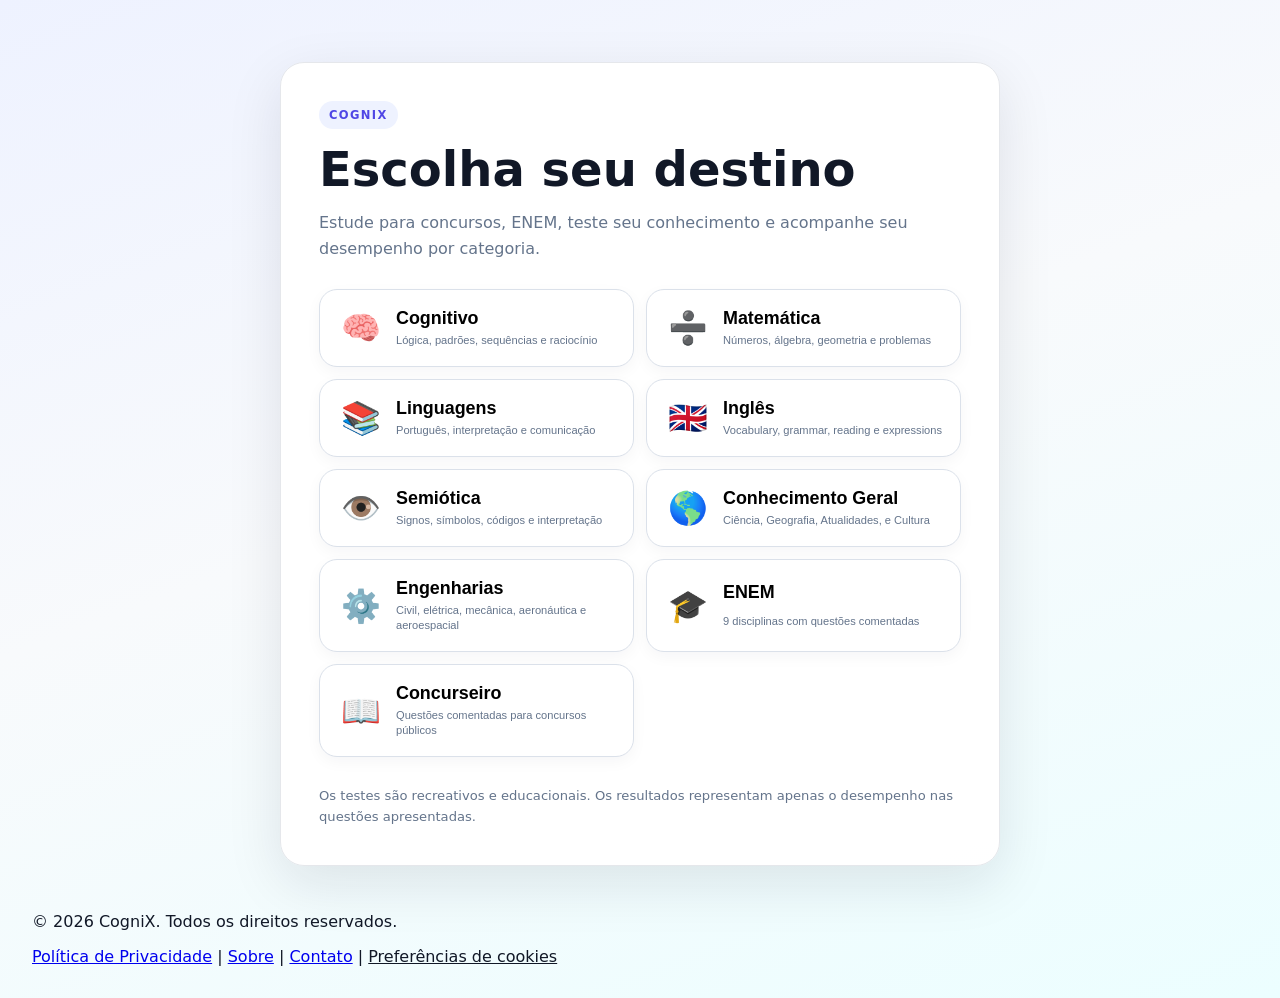
==== commit 3e515f31: "Update index.html" ====
--- a/index.html
+++ b/index.html
@@ -42,7 +42,7 @@
     <section id="home" class="card tela ativa">
       <span class="tag">COGNIX</span>
       <h1>Escolha seu destino</h1>
-      <p class="subtitulo">Estudo para concursos, ENEM, teste seu conhecimento e acompanhe seu desempenho por categoria.</p>
+      <p class="subtitulo">Estude para concursos, ENEM, teste seu conhecimento e acompanhe seu desempenho por categoria.</p>
       <div id="tiposTeste" class="grade-testes">
         <button class="tipo-teste" data-teste="cognitivo"><span class="icone">🧠</span><strong>Cognitivo</strong><small>Lógica, padrões, sequências e raciocínio</small></button>
         <button class="tipo-teste" data-teste="matematica"><span class="icone">➗</span><strong>Matemática</strong><small>Números, álgebra, geometria e problemas</small></button>
